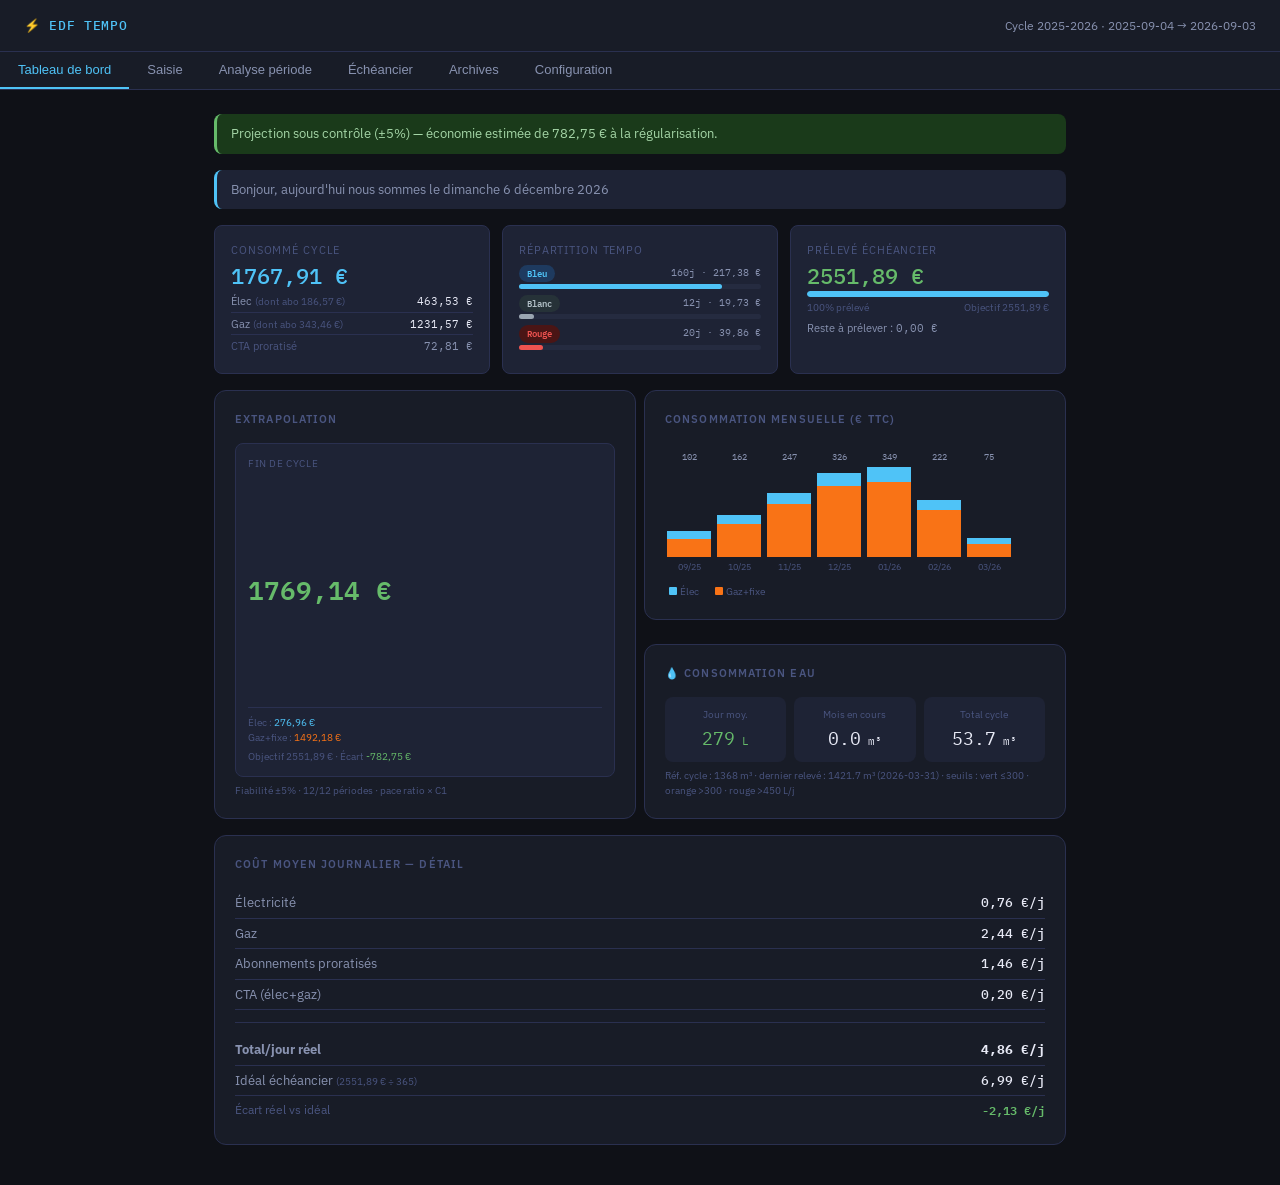
==== pilotage-energetique/index.html @ 275811cf "premier commit" ====
<!DOCTYPE html>
<html lang="fr">
<head>
<meta charset="UTF-8">
<meta name="viewport" content="width=device-width, initial-scale=1.0, maximum-scale=1.0, user-scalable=no">
<title>EDF Tempo — Suivi Lebesgue</title>
<link rel="stylesheet" href="styles.css">
<link rel="manifest" href="manifest.json">
</head>
<body>
<div class="shell">

<div class="topbar">
  <span class="topbar-logo">⚡ EDF TEMPO</span>
  <span id="tb-cycle" class="topbar-cycle"></span>
</div>

<!-- Top tabs (desktop) -->
<div class="top-tabs">
  <button class="tab active" data-tab="dashboard">Tableau de bord</button>
  <button class="tab" data-tab="saisie">Saisie</button>
  <button class="tab" data-tab="periode">Analyse période</button>
  <button class="tab" data-tab="echeancier">Échéancier</button>
  <button class="tab" data-tab="archives">Archives</button>
  <button class="tab" data-tab="config">Configuration</button>
</div>

<div class="content">

<!-- ═══════════ TABLEAU DE BORD ═══════════ -->
<div class="panel active" id="tab-dashboard">
  <div id="db-alert"></div>
  <div id="db-reco"></div>
  <div class="kpi-grid" id="db-kpi"></div>
  <div style="display:flex;gap:.5rem;flex-wrap:wrap;align-items:stretch">
    <div style="flex:1;min-width:260px;display:flex;flex-direction:column" id="db-extrap"></div>
    <div style="flex:1;min-width:260px;display:flex;flex-direction:column;gap:.5rem">
      <div class="card" style="flex:1"><div class="card-title">Consommation mensuelle (€ TTC)</div><div id="db-months"></div></div>
      <div class="card" id="db-water-card"><div class="card-title">💧 Consommation eau</div><div id="db-water"></div></div>
    </div>
  </div>
  <div id="db-tooltip" style="position:fixed;pointer-events:none;display:none;background:var(--bg2);border:1px solid var(--border);border-radius:var(--r);padding:.4rem .6rem;font-size:11px;color:var(--text);box-shadow:0 2px 8px rgba(0,0,0,.3);z-index:999;white-space:nowrap"></div>
  <div class="card"><div class="card-title">Coût moyen journalier — détail</div><div id="db-daily"></div></div>
</div>

<!-- ═══════════ SAISIE ═══════════ -->
<div class="panel" id="tab-saisie">
  <div class="card">
    <div class="card-title">Relevé du jour</div>
    <div class="fg" style="margin-bottom:.75rem">
      <label>Date du relevé</label>
      <input type="date" id="s-date">
    </div>
    <div id="s-prev-info" style="font-size:11px;color:var(--text3);margin-bottom:.75rem;padding:6px 8px;background:var(--bg3);border-radius:var(--r);display:none"></div>

    <div style="font-size:11px;font-weight:600;color:var(--text2);text-transform:uppercase;letter-spacing:.06em;margin-bottom:.5rem">⚡ Électricité — index compteur (kWh)</div>
    <div class="form-grid3" style="margin-bottom:.75rem">
      <div class="fg"><label>HC Bleu</label><input type="number" id="s-hcb" step="1" inputmode="numeric"></div>
      <div class="fg"><label>HP Bleu</label><input type="number" id="s-hpb" step="1" inputmode="numeric"></div>
      <div class="fg"><label>HC Blanc</label><input type="number" id="s-hcw" step="1" inputmode="numeric"></div>
      <div class="fg"><label>HP Blanc</label><input type="number" id="s-hpw" step="1" inputmode="numeric"></div>
      <div class="fg"><label>HC Rouge</label><input type="number" id="s-hcr" step="1" inputmode="numeric"></div>
      <div class="fg"><label>HP Rouge</label><input type="number" id="s-hpr" step="1" inputmode="numeric"></div>
    </div>

    <div style="font-size:11px;font-weight:600;color:var(--text2);text-transform:uppercase;letter-spacing:.06em;margin-bottom:.5rem">🔥 Gaz — index m³</div>
    <div class="fg" style="margin-bottom:.75rem">
      <input type="number" id="s-gval" step="0.1" inputmode="decimal" placeholder="ex: 9580,1">
      <div id="s-prev-gas" style="font-size:11px;color:var(--text3);margin-top:.25rem;display:none"></div>
    </div>

    <div style="font-size:11px;font-weight:600;color:var(--text2);text-transform:uppercase;letter-spacing:.06em;margin-bottom:.5rem">💧 Eau — index m³</div>
    <div class="fg" style="margin-bottom:1rem">
      <input type="number" id="s-wval" step="0.001" inputmode="decimal" placeholder="ex: 1234,567">
      <div id="s-prev-water" style="font-size:11px;color:var(--text3);margin-top:.25rem;display:none"></div>
    </div>

    <button class="btn btn-primary btn-full" id="s-save-btn" style="font-size:16px;padding:.75rem">Enregistrer le relevé</button>
    <div id="import-msg" style="font-size:12px;color:var(--green);margin-top:.5rem;text-align:center"></div>
  </div>
  <div class="card">
    <div class="card-title">Import CSV Enedis/GRDF</div>
    <div style="font-size:12px;color:var(--text2);margin-bottom:.75rem">Prévisualisez les données avant import.</div>
    <div class="form-grid">
      <div>
        <div class="file-drop" id="drop-elec">
          <input type="file" accept=".csv" id="s-csv-elec">
          <div class="file-drop-text">⚡ CSV Linky (Enedis)<br><span style="font-size:11px;color:var(--text3)">mes-index-elec-*.csv</span></div>
        </div>
      </div>
      <div>
        <div class="file-drop" id="drop-gas">
          <input type="file" accept=".csv" id="s-csv-gas">
          <div class="file-drop-text">🔥 CSV Gazpar (GRDF)<br><span style="font-size:11px;color:var(--text3)">mes-index-gaz-*.csv</span></div>
        </div>
      </div>
    </div>
    <div id="import-msg" style="font-size:12px;color:var(--green);margin-top:.5rem"></div>
    <div id="csv-preview" style="margin-top:.75rem"></div>
  </div>
  <div class="card">
    <div class="card-title">Historique des relevés</div>
    <div id="hist-table"></div>
    <div style="margin-top:.75rem;padding-top:.75rem;border-top:1px solid var(--border)">
      <button class="btn btn-danger btn-sm" id="s-purge-btn">🗑 Purger tous les relevés du cycle</button>
      <span style="font-size:11px;color:var(--text3);margin-left:.75rem">Utile pour tester l'import CSV</span>
    </div>
  </div>
</div>

<!-- ═══════════ ANALYSE PÉRIODE ═══════════ -->
<div class="panel" id="tab-periode">
  <div class="card">
    <div class="card-title">Interroger une période</div>
    <div class="form-grid">
      <div class="fg"><label>Du</label><input type="date" id="p-from"></div>
      <div class="fg"><label>Au</label><input type="date" id="p-to"></div>
    </div>
    <button class="btn btn-primary" id="p-analyze-btn">Analyser</button>
    <div id="p-result" style="margin-top:1rem"></div>
  </div>
</div>

<!-- ═══════════ ÉCHÉANCIER ═══════════ -->
<div class="panel" id="tab-echeancier">
  <div class="card"><div class="card-title">Situation de l'échéancier</div><div id="ech-bloc"></div></div>
  <div class="card"><div class="card-title">Pilotage — objectif fin de cycle</div><div id="ech-pilotage"></div></div>
  <div class="card"><div class="card-title">Détail des prélèvements</div><div id="ech-detail"></div></div>
</div>

<!-- ═══════════ ARCHIVES ═══════════ -->
<div class="panel" id="tab-archives">
  <div class="card">
    <div class="card-title">Cycles archivés</div>
    <div id="arch-list"></div>
  </div>
  <div class="card" id="arch-detail-card" style="display:none">
    <div class="card-title" id="arch-detail-title"></div>
    <div id="arch-detail"></div>
  </div>
</div>

<!-- ═══════════ CONFIGURATION ═══════════ -->
<div class="panel" id="tab-config">
  <div class="card">
    <div class="card-title">Cycle de facturation actuel</div>
    <div class="form-grid">
      <div class="fg"><label>Début du cycle</label><input type="date" id="c-start"></div>
      <div class="fg"><label>Fin prévisionnelle</label><input type="date" id="c-end"></div>
    </div>
    <div class="form-grid3">
      <div class="fg"><label>Mensualité TTC (€)</label><input type="number" id="c-ech" step="0.01"></div>
      <div class="fg"><label>dont Élec (€)</label><input type="number" id="c-ech-elec" step="0.01"></div>
      <div class="fg"><label>dont Gaz (€)</label><input type="number" id="c-ech-gaz" step="0.01"></div>
    </div>
    <div class="form-grid">
      <div class="fg"><label>Nb mensualités</label><input type="number" id="c-months" step="1" value="11"></div>
    </div>
    <button class="btn btn-primary" id="c-save-btn">Enregistrer</button>
  </div>
  <div class="card">
    <div class="card-title">Tarifs en vigueur — historique</div>
    <div style="font-size:12px;color:var(--text2);margin-bottom:.75rem">Les anciens tarifs sont conservés. Chaque journée est calculée avec le tarif en vigueur à sa date.</div>
    <div id="tarif-history"></div>
    <div class="sep"></div>
    <div style="font-size:12px;color:var(--text2);margin-bottom:.75rem;font-weight:600">Ajouter un nouveau tarif</div>
    <div class="form-grid">
      <div class="fg"><label>Date d'effet</label><input type="date" id="t-date"></div>
      <div class="fg"><label>Abo Élec TTC/mois (€)</label><input type="number" id="t-abo-elec" step="0.01"></div>
    </div>
    <div class="form-grid3">
      <div class="fg"><label>Bleu HC</label><input type="number" id="t-bhc" step="0.0001"></div>
      <div class="fg"><label>Bleu HP</label><input type="number" id="t-bhp" step="0.0001"></div>
      <div class="fg"></div>
    </div>
    <div class="form-grid3">
      <div class="fg"><label>Blanc HC</label><input type="number" id="t-whc" step="0.0001"></div>
      <div class="fg"><label>Blanc HP</label><input type="number" id="t-whp" step="0.0001"></div>
      <div class="fg"></div>
    </div>
    <div class="form-grid3">
      <div class="fg"><label>Rouge HC</label><input type="number" id="t-rhc" step="0.0001"></div>
      <div class="fg"><label>Rouge HP</label><input type="number" id="t-rhp" step="0.0001"></div>
      <div class="fg"></div>
    </div>
    <div class="form-grid">
      <div class="fg"><label>Abo Gaz TTC/mois (€)</label><input type="number" id="t-abo-gaz" step="0.01"></div>
      <div class="fg"><label>Gaz €/kWh TTC</label><input type="number" id="t-gaz" step="0.0001"></div>
    </div>
    <div class="form-grid">
      <div class="fg"><label>CTA Élec/an TTC (€)</label><input type="number" id="t-cta-elec" step="0.01"></div>
      <div class="fg"><label>CTA Gaz/an TTC (€)</label><input type="number" id="t-cta-gaz" step="0.01"></div>
    </div>
    <button class="btn btn-primary" id="c-add-tarif-btn">Ajouter ce tarif</button>
  </div>
  <div class="card" style="border-color:var(--red2)">
    <div class="card-title" style="color:var(--red)">Nouveau cycle — Réception de facture EDF</div>
    <div style="font-size:12px;color:var(--text2);margin-bottom:.75rem">Saisir les index de la facture. Cela clôture le cycle actuel et en démarre un nouveau.</div>
    <div class="form-grid">
      <div class="fg"><label>Date de la facture</label><input type="date" id="nc-date"></div>
      <div class="fg"><label>Nouvelle mensualité (€)</label><input type="number" id="nc-ech" step="0.01"></div>
    </div>
    <div style="font-size:11px;color:var(--text3);margin-bottom:.5rem">Index élec sur la facture</div>
    <div class="form-grid3">
      <div class="fg"><label>HC Bleu</label><input type="number" id="nc-hcb" step="1"></div>
      <div class="fg"><label>HP Bleu</label><input type="number" id="nc-hpb" step="1"></div>
      <div class="fg"></div>
    </div>
    <div class="form-grid3">
      <div class="fg"><label>HC Blanc</label><input type="number" id="nc-hcw" step="1"></div>
      <div class="fg"><label>HP Blanc</label><input type="number" id="nc-hpw" step="1"></div>
      <div class="fg"></div>
    </div>
    <div class="form-grid3">
      <div class="fg"><label>HC Rouge</label><input type="number" id="nc-hcr" step="1"></div>
      <div class="fg"><label>HP Rouge</label><input type="number" id="nc-hpr" step="1"></div>
      <div class="fg"></div>
    </div>
    <div class="form-grid">
      <div class="fg"><label>Index gaz (m³)</label><input type="number" id="nc-gaz" step="1"></div>
      <div class="fg"></div>
    </div>
    <button class="btn btn-danger btn-full" id="c-new-cycle-btn">Clôturer le cycle et démarrer le suivant</button>
  </div>
  <div class="card">
    <div class="card-title">Sauvegarde des données</div>
    <div style="font-size:13px;color:var(--text2);margin-bottom:.75rem">Exportez vos données pour les sauvegarder, ou importez une sauvegarde existante.</div>
    <div style="display:flex;gap:8px;flex-wrap:wrap">
      <button class="btn btn-primary" id="c-export-btn">Exporter (backup JSON)</button>
      <label class="btn" style="cursor:pointer">
        Importer une sauvegarde
        <input type="file" accept=".json" id="c-import-file" style="display:none">
      </label>
    </div>
  </div>
  <div id="config-msg" style="font-size:12px;color:var(--green);margin-top:.5rem;text-align:center"></div>
</div>

</div><!-- .content -->

<!-- Bottom nav (mobile) -->
<nav class="bottom-nav">
  <button class="nav-item active" data-tab="dashboard"><span class="nav-icon">⚡</span><span class="nav-label">Tableau</span></button>
  <button class="nav-item" data-tab="saisie"><span class="nav-icon">✏️</span><span class="nav-label">Saisie</span></button>
  <button class="nav-item" data-tab="periode"><span class="nav-icon">📊</span><span class="nav-label">Période</span></button>
  <button class="nav-item" data-tab="echeancier"><span class="nav-icon">💶</span><span class="nav-label">Échéancier</span></button>
  <button class="nav-item" data-tab="archives"><span class="nav-icon">🗄️</span><span class="nav-label">Archives</span></button>
  <button class="nav-item" data-tab="config"><span class="nav-icon">⚙️</span><span class="nav-label">Config</span></button>
</nav>

</div><!-- .shell -->

<script type="module" src="js/app.js"></script>
</body>
</html>
---- pilotage-energetique/styles.css ----
@import url('https://fonts.googleapis.com/css2?family=IBM+Plex+Mono:wght@400;500&family=IBM+Plex+Sans:wght@300;400;500;600&display=swap');
:root{
  --bg:#0f1117;--bg2:#181c27;--bg3:#1e2335;--bg4:#252b40;
  --border:#2a3050;--border2:#3a4570;
  --text:#e8eaf6;--text2:#8892b0;--text3:#4a5580;
  --blue:#4fc3f7;--blue2:#1e3a5f;--blue3:#0d2040;
  --white:#b0bec5;--white2:#263238;
  --red:#ef5350;--red2:#4a1515;--red3:#2a0a0a;
  --green:#66bb6a;--green2:#1a3a1a;
  --amber:#ffa726;--amber2:#3a2800;
  --purple:#ce93d8;--purple2:#2a1a35;
  --teal:#26c6da;
  --font:'IBM Plex Sans',sans-serif;
  --mono:'IBM Plex Mono',monospace;
  --r:8px;--r2:12px;
}
*{box-sizing:border-box;margin:0;padding:0}
body{font-family:var(--font);background:var(--bg);color:var(--text);font-size:14px;line-height:1.5;min-height:100vh}
/* ── LAYOUT ── */
.shell{display:flex;flex-direction:column;min-height:100vh}
.topbar{background:var(--bg2);border-bottom:1px solid var(--border);padding:0 1.5rem;display:flex;align-items:center;gap:1rem;height:52px;flex-shrink:0;position:sticky;top:0;z-index:100}
.topbar-logo{font-family:var(--mono);font-size:13px;font-weight:500;color:var(--blue);letter-spacing:.05em;white-space:nowrap}
.topbar-cycle{font-size:12px;color:var(--text2);margin-left:auto;white-space:nowrap}
.topbar-today{font-family:var(--mono);font-size:12px;padding:3px 10px;border-radius:20px;margin-left:.5rem}
.tempo-blue{background:var(--blue2);color:var(--blue)}
.tempo-white{background:var(--white2);color:var(--white)}
.tempo-red{background:var(--red2);color:var(--red)}
.tabs{background:var(--bg2);border-bottom:1px solid var(--border);display:flex;gap:0;overflow-x:auto;flex-shrink:0}
.tab{padding:10px 18px;font-size:13px;cursor:pointer;border:none;background:none;color:var(--text2);border-bottom:2px solid transparent;white-space:nowrap;transition:color .15s}
.tab:hover{color:var(--text)}
.tab.active{color:var(--blue);border-bottom-color:var(--blue)}
.content{flex:1;padding:1.5rem;max-width:900px;margin:0 auto;width:100%}
/* ── CARDS ── */
.card{background:var(--bg2);border:1px solid var(--border);border-radius:var(--r2);padding:1.25rem;margin-bottom:1rem}
.card-title{font-size:11px;font-weight:600;color:var(--text3);text-transform:uppercase;letter-spacing:.1em;margin-bottom:1rem}
/* ── KPI GRID ── */
.kpi-grid{display:grid;grid-template-columns:repeat(3,minmax(0,1fr));gap:.75rem;margin-bottom:1rem}
.kpi{background:var(--bg3);border:1px solid var(--border);border-radius:var(--r);padding:1rem}
.kpi-label{font-size:11px;color:var(--text3);text-transform:uppercase;letter-spacing:.08em;margin-bottom:.4rem}
.kpi-val{font-family:var(--mono);font-size:22px;font-weight:500;line-height:1}
.kpi-sub{font-size:11px;color:var(--text2);margin-top:.35rem}
.c-ok{color:var(--green)}.c-warn{color:var(--amber)}.c-danger{color:var(--red)}.c-blue{color:var(--blue)}.c-purple{color:var(--purple)}
/* ── PROGRESS ── */
.prog-wrap{margin:.5rem 0}
.prog-bg{height:4px;background:var(--bg4);border-radius:2px}
.prog-fill{height:4px;border-radius:2px;transition:width .5s}
/* ── ROW INFO ── */
.irow{display:flex;justify-content:space-between;align-items:center;padding:5px 0;font-size:13px;border-bottom:1px solid var(--border)}
.irow:last-child{border-bottom:none}
.irow .label{color:var(--text2)}
.irow .val{font-family:var(--mono);font-weight:500}
.sep{height:1px;background:var(--border);margin:.75rem 0}
/* ── ALERT ── */
.alert{padding:10px 14px;border-radius:var(--r);font-size:13px;margin-bottom:1rem;border-left:3px solid}
.alert-ok{background:var(--green2);border-color:var(--green);color:#a5d6a7}
.alert-warn{background:var(--amber2);border-color:var(--amber);color:#ffcc80}
.alert-danger{background:var(--red2);border-color:var(--red);color:#ef9a9a}
/* ── TABLE ── */
.tbl-wrap{overflow-x:auto}
table{width:100%;border-collapse:collapse;font-size:12px}
th{font-size:10px;color:var(--text3);text-align:left;padding:6px 8px;border-bottom:1px solid var(--border);font-weight:600;letter-spacing:.06em;text-transform:uppercase}
td{padding:6px 8px;border-bottom:1px solid var(--border);font-family:var(--mono);color:var(--text)}
tr:hover td{background:var(--bg3)}
tr:last-child td{border-bottom:none}
/* ── FORMS ── */
.form-grid{display:grid;grid-template-columns:1fr 1fr;gap:.75rem;margin-bottom:.75rem}
.form-grid3{display:grid;grid-template-columns:1fr 1fr 1fr;gap:.75rem;margin-bottom:.75rem}
.fg{display:flex;flex-direction:column;gap:4px}
.fg label{font-size:11px;color:var(--text2);text-transform:uppercase;letter-spacing:.06em}
.fg input,.fg select{background:var(--bg3);border:1px solid var(--border);border-radius:var(--r);padding:7px 10px;font-size:13px;color:var(--text);font-family:var(--mono);width:100%;outline:none}
.fg input:focus,.fg select:focus{border-color:var(--blue)}
.fg select option{background:var(--bg3)}
.btn{padding:8px 18px;border-radius:var(--r);font-size:13px;font-weight:500;cursor:pointer;border:1px solid var(--border);background:var(--bg3);color:var(--text);transition:all .15s;font-family:var(--font)}
.btn:hover{background:var(--bg4);border-color:var(--border2)}
.btn-primary{background:var(--blue2);border-color:var(--blue);color:var(--blue)}
.btn-primary:hover{background:#1a2f50}
.btn-danger{background:var(--red2);border-color:var(--red);color:var(--red)}
.btn-full{width:100%}
.btn-sm{padding:4px 10px;font-size:11px}
/* ── BADGES ── */
.badge{display:inline-block;padding:2px 8px;border-radius:20px;font-size:11px;font-weight:600;font-family:var(--mono)}
.b-blue{background:var(--blue2);color:var(--blue)}
.b-white{background:var(--white2);color:var(--white)}
.b-red{background:var(--red2);color:var(--red)}
.b-gas{background:#1a3030;color:var(--teal)}
.b-ok{background:var(--green2);color:var(--green)}
.b-warn{background:var(--amber2);color:var(--amber)}
/* ── EXTRAP BOXES ── */
.extrap-grid{display:grid;grid-template-columns:1fr 1fr;gap:.75rem;margin-bottom:1rem}
.extrap-box{background:var(--bg3);border:1px solid var(--border);border-radius:var(--r);padding:1rem}
.extrap-box .et{font-size:11px;color:var(--text3);text-transform:uppercase;letter-spacing:.08em;margin-bottom:.5rem}
.extrap-box .ev{font-family:var(--mono);font-size:26px;font-weight:500}
.extrap-box .es{font-size:11px;color:var(--text2);margin-top:.3rem}
/* ── PANEL ── */
.panel{display:none}.panel.active{display:block}
/* ── MONTH BARS ── */
.month-bars-wrap{overflow-x:auto;-webkit-overflow-scrolling:touch;padding-bottom:4px}
.month-bars{display:flex;flex-direction:row;gap:6px;align-items:flex-end;height:130px;min-width:max-content;padding:0 2px}
.month-bar-wrap{display:flex;flex-direction:column;align-items:center;gap:3px;width:44px;flex-shrink:0}
.month-bar-bg{flex:1;width:100%;display:flex;align-items:flex-end;min-height:4px}
.month-bar-fill{width:100%;border-radius:3px 3px 0 0;min-height:3px;transition:height .4s}
.month-bar-label{font-size:9px;color:var(--text3);white-space:nowrap}
.month-bar-val{font-size:9px;color:var(--text2);font-family:var(--mono);white-space:nowrap}
/* ── FILE INPUT ── */
.file-drop{border:2px dashed var(--border);border-radius:var(--r);padding:1.5rem;text-align:center;cursor:pointer;transition:border-color .2s;position:relative}
.file-drop:hover{border-color:var(--blue)}
.file-drop input[type=file]{position:absolute;inset:0;opacity:0;cursor:pointer;width:100%;height:100%}
.file-drop-text{font-size:13px;color:var(--text2)}
/* ── SCROLL ── */
::-webkit-scrollbar{width:6px;height:6px}
::-webkit-scrollbar-track{background:var(--bg)}
::-webkit-scrollbar-thumb{background:var(--border2);border-radius:3px}

.reco{padding:10px 14px;border-radius:var(--r);font-size:13px;margin-bottom:6px;border-left:3px solid var(--teal,#0d9488);background:var(--bg3);color:var(--text2);}
.reco b{color:var(--text);}
@media(max-width:767px){
  .kpi-grid{grid-template-columns:1fr}
  .form-grid{grid-template-columns:1fr}
  .form-grid3{grid-template-columns:1fr 1fr}
  .extrap-grid{grid-template-columns:1fr}
  .kpi-val{font-size:18px}
}

/* ── BOTTOM NAV (mobile-first) ── */
.bottom-nav{
  position:fixed;bottom:0;left:0;right:0;
  height:60px;background:var(--bg2);border-top:1px solid var(--border);
  display:flex;align-items:stretch;z-index:200;
  padding-bottom:env(safe-area-inset-bottom);
}
.nav-item{
  flex:1;display:flex;flex-direction:column;align-items:center;
  justify-content:center;gap:2px;border:none;background:none;
  color:var(--text3);cursor:pointer;font-size:10px;font-family:var(--font);
  padding:0;transition:color .15s;
}
.nav-item.active{color:var(--blue)}
.nav-icon{font-size:20px;line-height:1}
.nav-label{font-size:9px;letter-spacing:.04em;text-transform:uppercase}

/* ── TOP TABS (desktop only) ── */
.top-tabs{display:none}
@media(min-width:768px){
  .top-tabs{
    background:var(--bg2);border-bottom:1px solid var(--border);
    display:flex;gap:0;overflow-x:auto;flex-shrink:0;
  }
  .bottom-nav{display:none}
}

/* ── CONTENT padding for bottom nav ── */
@media(max-width:767px){
  .content{padding-bottom:calc(60px + 1rem)}
}

/* ── 100dvh ── */
.shell{min-height:100dvh}

/* ── PWA standalone ── */
@media all and (display-mode: standalone) {
  .bottom-nav { display: flex !important; }
  .top-tabs { display: none !important; }
}
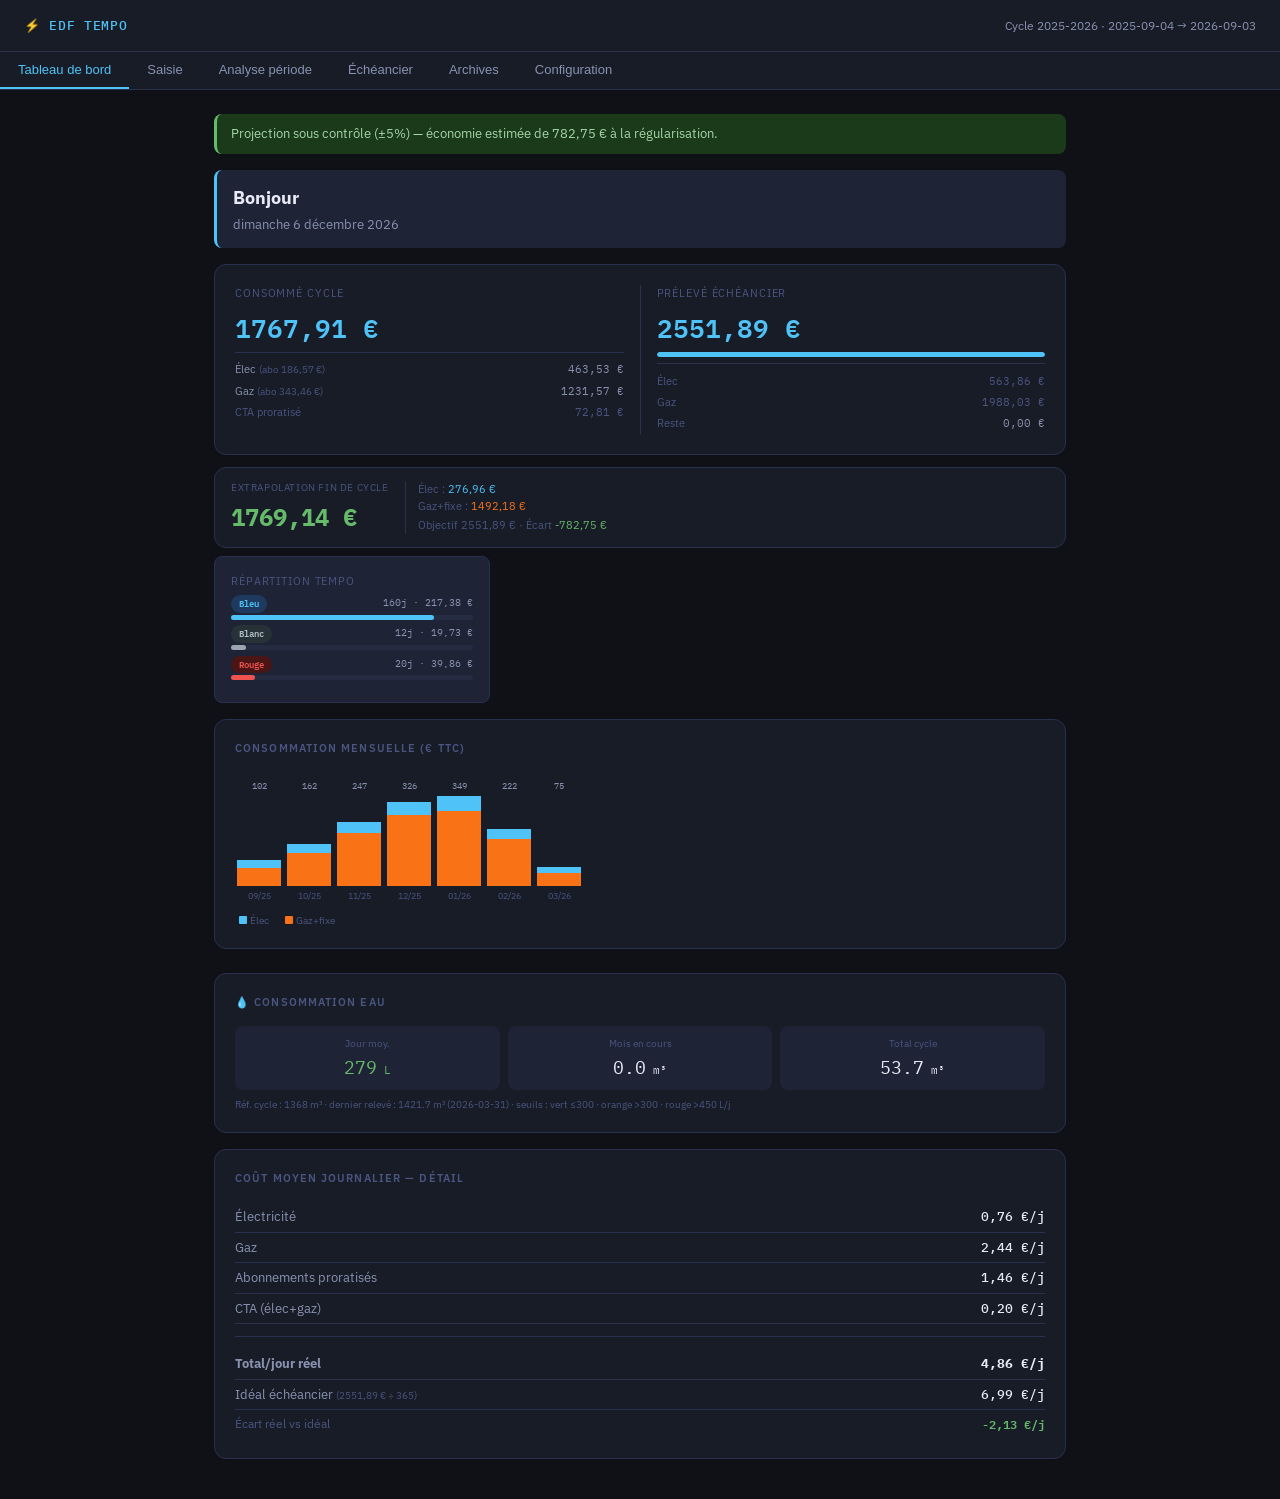
==== commit 560d9eea: "Dashboard : détail élec/gaz prélevé, Tempo après extrapolation, bonjour redesign" ====
--- a/pilotage-energetique/index.html
+++ b/pilotage-energetique/index.html
@@ -31,9 +31,11 @@
 <div class="panel active" id="tab-dashboard">
   <div id="db-alert"></div>
   <div id="db-reco"></div>
+  <div id="db-fusion"></div>
+  <div id="db-fin-cycle"></div>
+  <div id="db-fin-mois"></div>
   <div class="kpi-grid" id="db-kpi"></div>
   <div style="display:flex;gap:.5rem;flex-wrap:wrap;align-items:stretch">
-    <div style="flex:1;min-width:260px;display:flex;flex-direction:column" id="db-extrap"></div>
     <div style="flex:1;min-width:260px;display:flex;flex-direction:column;gap:.5rem">
       <div class="card" style="flex:1"><div class="card-title">Consommation mensuelle (€ TTC)</div><div id="db-months"></div></div>
       <div class="card" id="db-water-card"><div class="card-title">💧 Consommation eau</div><div id="db-water"></div></div>
